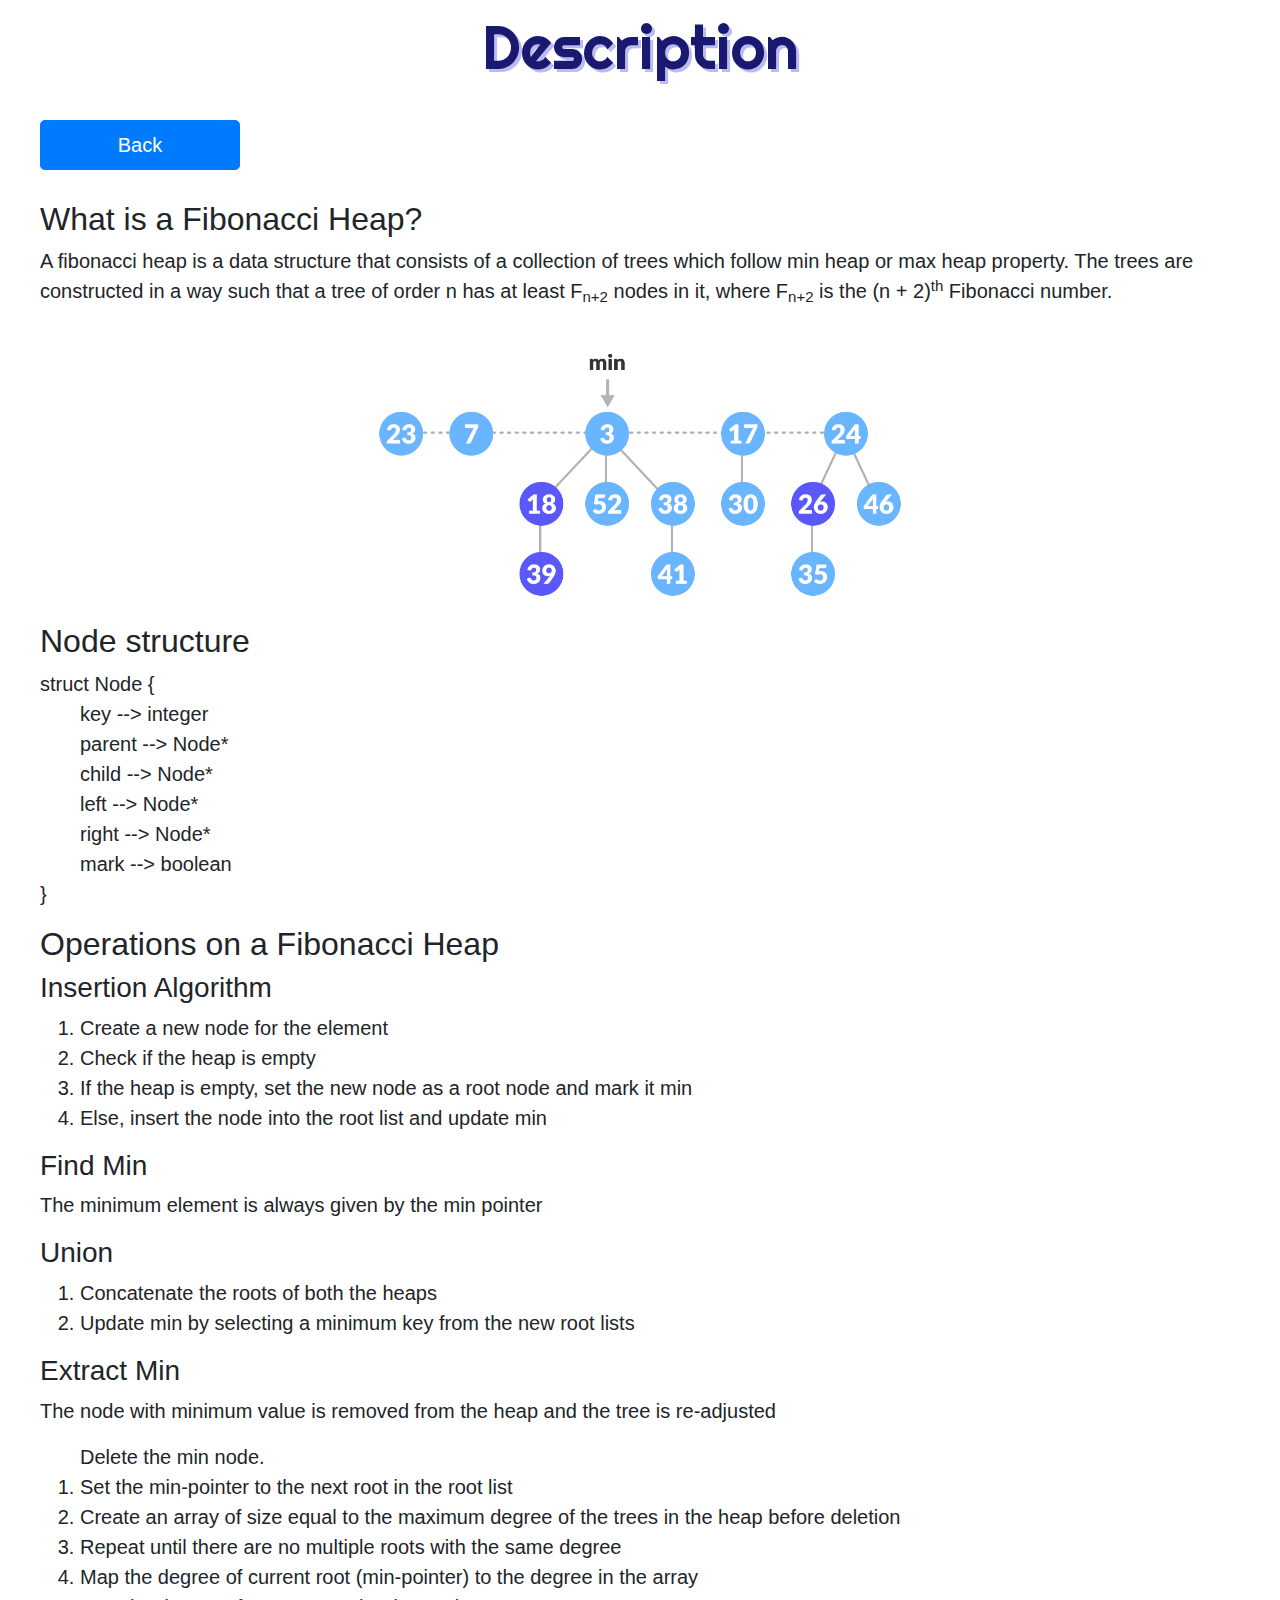
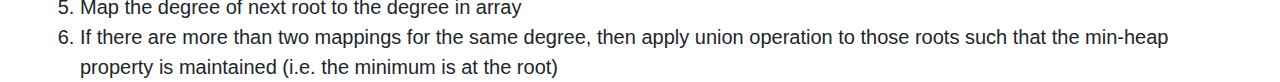
==== desc.html @ 5f489239 "frontend-1" ====
<!DOCTYPE html>
<html>
    <head>
        <link rel="stylesheet" href="style.css">
        <link rel="stylesheet" href="https://cdn.jsdelivr.net/npm/bootstrap@4.0.0/dist/css/bootstrap.min.css" integrity="sha384-Gn5384xqQ1aoWXA+058RXPxPg6fy4IWvTNh0E263XmFcJlSAwiGgFAW/dAiS6JXm" crossorigin="anonymous">
        <link rel="preconnect" href="https://fonts.googleapis.com">
        <link rel="preconnect" href="https://fonts.gstatic.com" crossorigin>
        <link href="https://fonts.googleapis.com/css2?family=Righteous&display=swap" rel="stylesheet">
    </head>

<body>
    <div class="main">
        <div class="title">
            <p>Description</p>
        </div>
        <div class="content">
            <a href="index.html"><button class="btn btn-primary btn-lg">Back</button></a>
            <br><br>    
            <h2>What is a Fibonacci Heap?</h2>
            <p>A fibonacci heap is a data structure that consists of a collection of trees which follow min heap or max heap property. The trees are constructed in a way such that a tree of order n has at least F<sub>n+2</sub> nodes in it, where F<sub>n+2</sub> is the (n + 2)<sup>th</sup> Fibonacci number.</p>

            <img src="fibonacci-heap.png">

            <h2>Node structure</h2>
            <p>struct Node { <br> &emsp;&emsp;key --> integer<br> &emsp;&emsp;parent --> Node*<br> &emsp;&emsp;child --> Node*<br> &emsp;&emsp;left --> Node* <br> &emsp;&emsp;right --> Node*<br> &emsp;&emsp;mark --> boolean<br> }</p>
            
            <h2>Operations on a Fibonacci Heap</h2>
            <h3>Insertion Algorithm</h3>
            <ol>
            <li>Create a new node for the element</li>
            <li>Check if the heap is empty</li>
            <li>If the heap is empty, set the new node as a root node and mark it min</li>
            <li>Else, insert the node into the root list and update min</li>
            </ol>

            <h3>Find Min</h3>
            <p>The minimum element is always given by the min pointer</p>

            <h3>Union</h3>
            <ol>
            <li>Concatenate the roots of both the heaps</li>
            <li>Update min by selecting a minimum key from the new root lists</li>
            </ol>
            
            <h3>Extract Min</h3>
            <p>The node with minimum value is removed from the heap and the tree is re-adjusted</p>

            <ol>Delete the min node.
            <li>Set the min-pointer to the next root in the root list</li>
            <li>Create an array of size equal to the maximum degree of the trees in the heap before deletion</li>
            <li>Repeat until there are no multiple roots with the same degree</li>
            <li>Map the degree of current root (min-pointer) to the degree in the array</li>
            <li>Map the degree of next root to the degree in array</li>
            <li>If there are more than two mappings for the same degree, then apply union operation to those roots such that the min-heap property is maintained (i.e. the minimum is at the root)</li>
            </ol>
        </div>
    </div>
</body>
</html>
---- style.css ----
.main {
    height: 710px;
    width: 100%;
    /* background-color: green; */
}

.header {
    width: 100%;
    height: 80px;
    /* background-color: red; */
    padding-top: 2px;
    text-align: center;
    font-size: 70px;
    font-family: 'Righteous';
    color:midnightblue;
    text-shadow: 3px 3px rgba(134, 134, 232, 0.562);
}

.footer{
    /* margin-top: 80px; */
    background-image: url('fibonacci-heap-structure.webp');
    height: 600px;
    width: 99%;
    background-repeat: no-repeat;
    background-size: cover;
    /* background-color: blue; */
    position: absolute;
}

.buttons {
    position: relative;
    margin-top: 240px;
    margin-left: 50px;
    border: 6px dotted midnightblue;
    border-radius: 30px;
    width: 350px;
    height: 350px;
    /* background-color: green; */
    padding-top: 50px;
    /* padding-left: 30px; */
}

button {
    width: 200px;
    height: 50px;
}

.title {
    width: 100%;
    height: 80px;
    /* background-color: red; */
    padding-top: 2px;
    text-align: center;
    font-size: 60px;
    font-family: 'Righteous';
    color:midnightblue;
    text-shadow: 3px 3px rgba(134, 134, 232, 0.562);
}

.content{
    /* margin-top: 80px; */
    height: 630px;
    width: 100%;
    position: absolute;
    /* background-color: green; */
    font-family: Verdana, Geneva, Tahoma, sans-serif;
    font-size: 20px;
    padding: 40px;
}

img {
    height: 300px;
    margin: auto;
    display: flex;
}
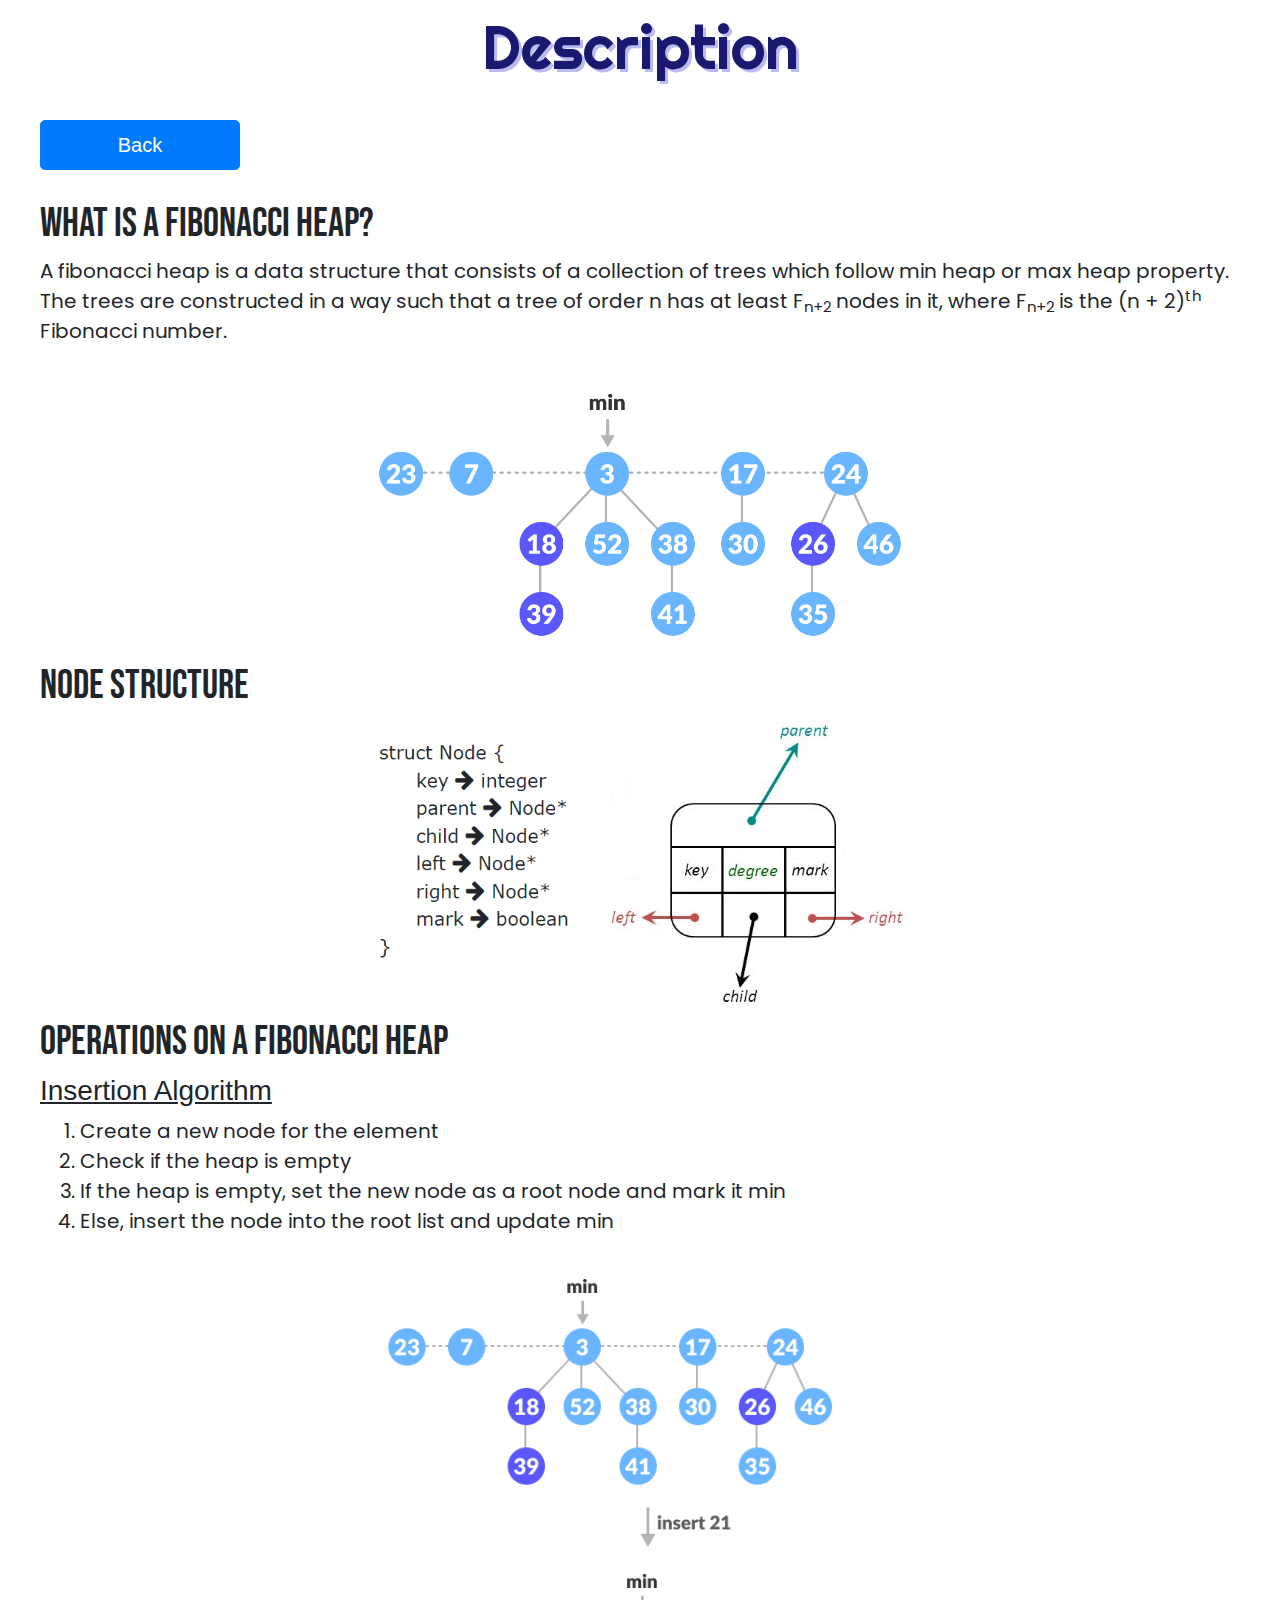
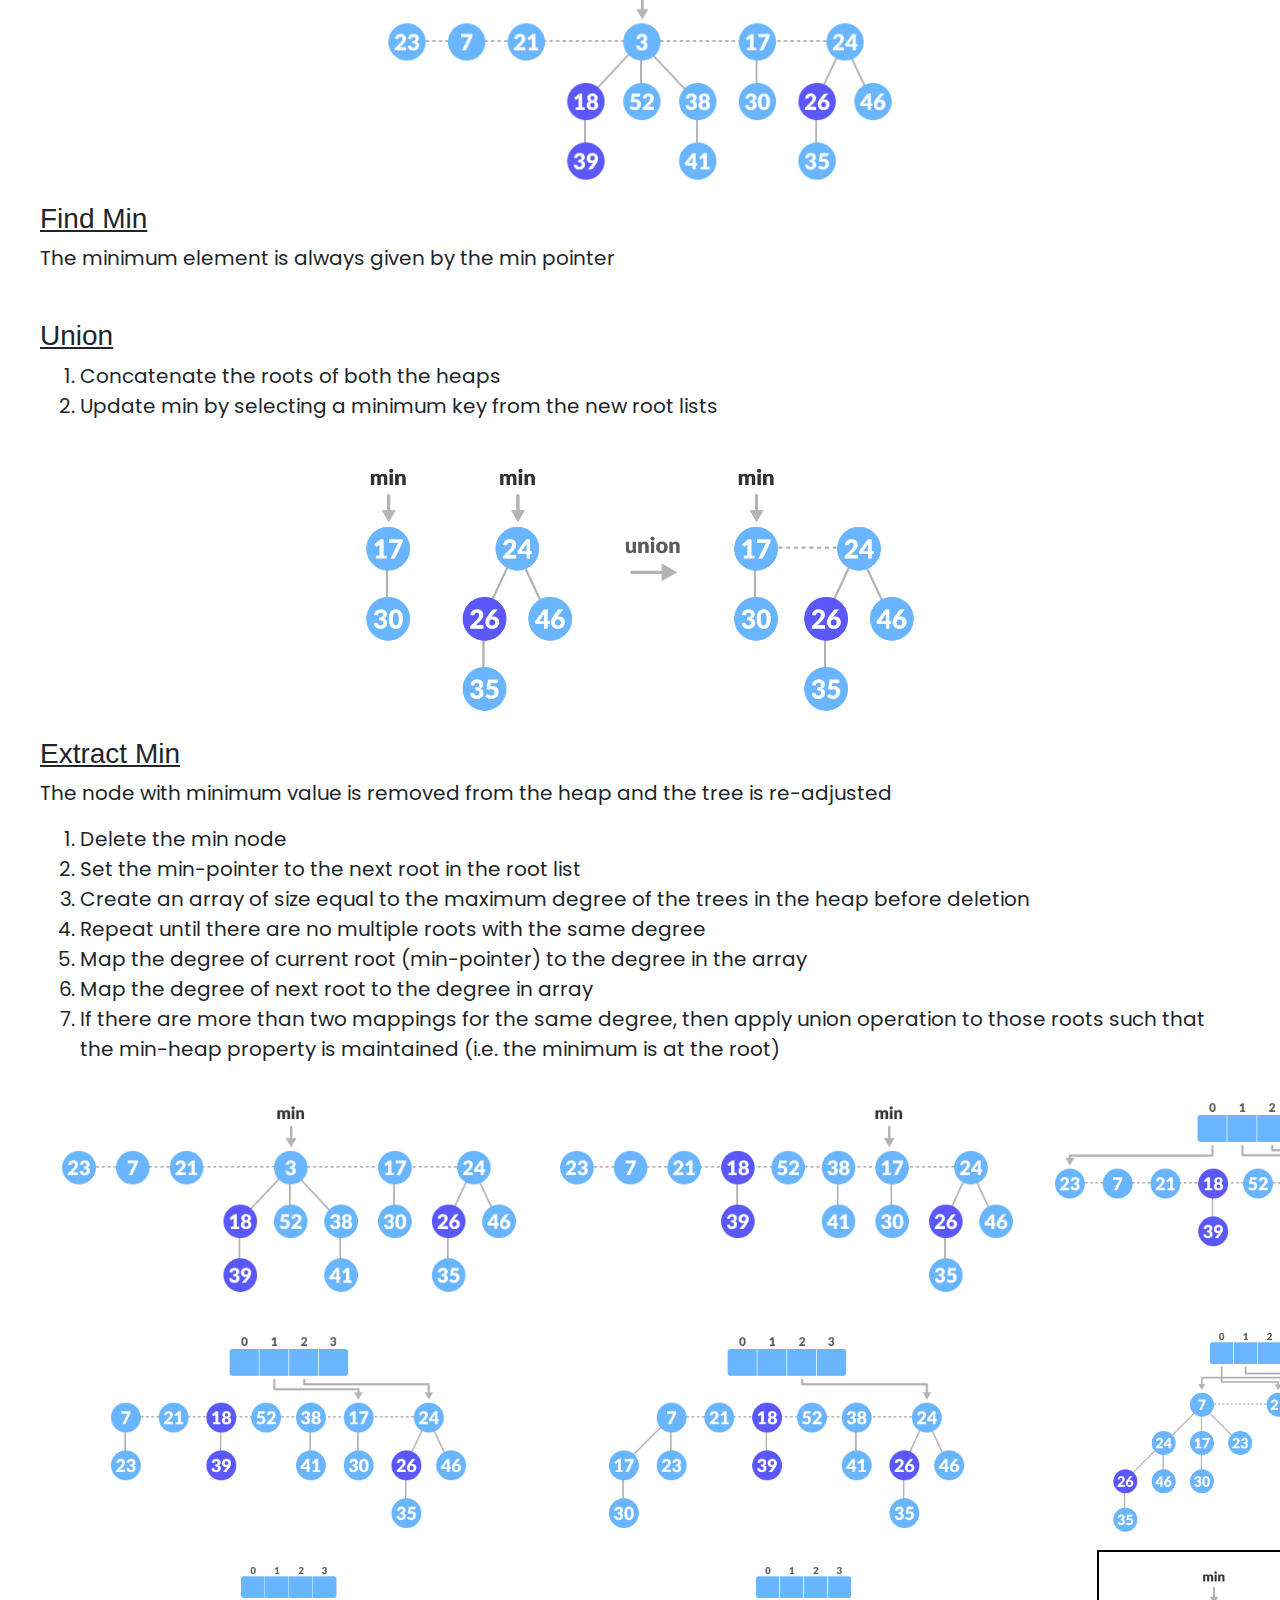
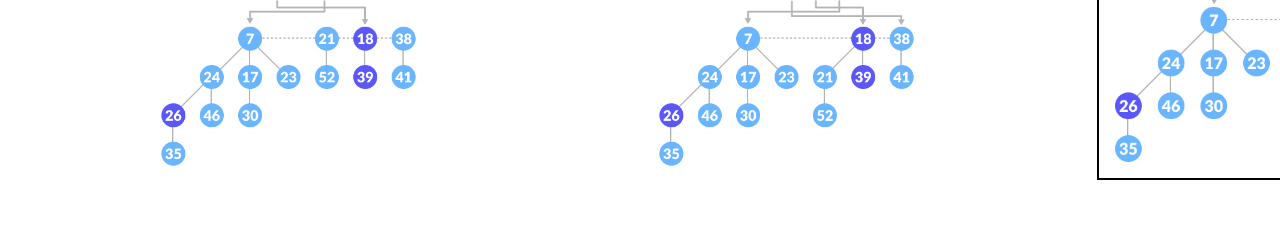
==== commit f562e517: "final commit" ====
--- a/desc.html
+++ b/desc.html
@@ -1,11 +1,13 @@
 <!DOCTYPE html>
 <html>
     <head>
+        <title>Fibonacci Heap Visualisation</title>
         <link rel="stylesheet" href="style.css">
         <link rel="stylesheet" href="https://cdn.jsdelivr.net/npm/bootstrap@4.0.0/dist/css/bootstrap.min.css" integrity="sha384-Gn5384xqQ1aoWXA+058RXPxPg6fy4IWvTNh0E263XmFcJlSAwiGgFAW/dAiS6JXm" crossorigin="anonymous">
+        <link rel="stylesheet" href="https://cdnjs.cloudflare.com/ajax/libs/font-awesome/4.7.0/css/font-awesome.min.css">
         <link rel="preconnect" href="https://fonts.googleapis.com">
-        <link rel="preconnect" href="https://fonts.gstatic.com" crossorigin>
-        <link href="https://fonts.googleapis.com/css2?family=Righteous&display=swap" rel="stylesheet">
+<link rel="preconnect" href="https://fonts.gstatic.com" crossorigin>
+<link href="https://fonts.googleapis.com/css2?family=Bebas+Neue&family=Poppins&family=Righteous&display=swap" rel="stylesheet">
     </head>
 
 <body>
@@ -16,15 +18,15 @@
         <div class="content">
             <a href="index.html"><button class="btn btn-primary btn-lg">Back</button></a>
             <br><br>    
-            <h2>What is a Fibonacci Heap?</h2>
+            <h2 class="head">What is a Fibonacci Heap?</h2>
             <p>A fibonacci heap is a data structure that consists of a collection of trees which follow min heap or max heap property. The trees are constructed in a way such that a tree of order n has at least F<sub>n+2</sub> nodes in it, where F<sub>n+2</sub> is the (n + 2)<sup>th</sup> Fibonacci number.</p>
 
-            <img src="fibonacci-heap.png">
+            <img class="heap" src="fibonacci-heap.png">
 
-            <h2>Node structure</h2>
-            <p>struct Node { <br> &emsp;&emsp;key --> integer<br> &emsp;&emsp;parent --> Node*<br> &emsp;&emsp;child --> Node*<br> &emsp;&emsp;left --> Node* <br> &emsp;&emsp;right --> Node*<br> &emsp;&emsp;mark --> boolean<br> }</p>
-            
-            <h2>Operations on a Fibonacci Heap</h2>
+            <h2 class="head">Node structure</h2>
+            <img class="node" src="node.png">
+
+            <h2 class="head">Operations on a Fibonacci Heap</h2>
             <h3>Insertion Algorithm</h3>
             <ol>
             <li>Create a new node for the element</li>
@@ -33,19 +35,25 @@
             <li>Else, insert the node into the root list and update min</li>
             </ol>
 
+            <img class="insert" src="insert-f-heap.png">
+            
             <h3>Find Min</h3>
             <p>The minimum element is always given by the min pointer</p>
 
+            <br>
             <h3>Union</h3>
             <ol>
             <li>Concatenate the roots of both the heaps</li>
             <li>Update min by selecting a minimum key from the new root lists</li>
             </ol>
             
+            <img class="union" src="union-f-heap.png">
+
             <h3>Extract Min</h3>
             <p>The node with minimum value is removed from the heap and the tree is re-adjusted</p>
 
-            <ol>Delete the min node.
+            <ol>
+            <li>Delete the min node</li>
             <li>Set the min-pointer to the next root in the root list</li>
             <li>Create an array of size equal to the maximum degree of the trees in the heap before deletion</li>
             <li>Repeat until there are no multiple roots with the same degree</li>
@@ -53,6 +61,27 @@
             <li>Map the degree of next root to the degree in array</li>
             <li>If there are more than two mappings for the same degree, then apply union operation to those roots such that the min-heap property is maintained (i.e. the minimum is at the root)</li>
             </ol>
+
+            <table>
+                <tr>
+                    <td><img src="extract-min-1.png"></td>
+                    <td><img src="extract-min-2.png"></td>
+                    <td><img src="extract-min-3.png"></td>
+                </tr>
+                <tr>
+                    <td><img src="extract-min-4.png"></td>
+                    <td><img src="extract-min-5.png"></td>
+                    <td><img src="extract-min-6.png"></td>
+                </tr>
+                <tr>
+                    <td><img src="extract-min-7.png"></td>
+                    <!-- <td><img src="extract-min-8.png"></td> -->
+                    <td><img src="extract-min-9.png"></td>
+                    <td><img class="final" src="extract-min-10.png"></td>
+                </tr>
+            </table>
+
+            <br><br>
         </div>
     </div>
 </body>
--- a/style.css
+++ b/style.css
@@ -11,9 +11,12 @@
     padding-top: 2px;
     text-align: center;
     font-size: 70px;
-    font-family: 'Righteous';
     color:midnightblue;
     text-shadow: 3px 3px rgba(134, 134, 232, 0.562);
+}
+
+.header p {
+    font-family: 'Righteous';
 }
 
 .footer{
@@ -52,9 +55,12 @@
     padding-top: 2px;
     text-align: center;
     font-size: 60px;
-    font-family: 'Righteous';
     color:midnightblue;
     text-shadow: 3px 3px rgba(134, 134, 232, 0.562);
+}
+
+.title p {
+    font-family: 'Righteous';
 }
 
 .content{
@@ -63,14 +69,104 @@
     width: 100%;
     position: absolute;
     /* background-color: green; */
-    font-family: Verdana, Geneva, Tahoma, sans-serif;
     font-size: 20px;
     padding: 40px;
 }
 
 img {
-    height: 300px;
     margin: auto;
     display: flex;
 }
 
+.node {
+    height: 300px;
+}
+
+.heap {
+    height: 300px;
+}
+
+.insert {
+    height: 550px;
+}
+
+.union {
+    height: 300px;
+}
+
+td {
+    padding: 2px;
+}
+
+table img {
+    height: 230px;
+}
+
+.final {
+    border: 2px solid black;
+}
+
+.time {
+    height: 400px;
+}
+
+.options {
+    position: absolute;
+    height: 350px;
+    width: 350px;
+    /* background-color: red; */
+    border: 6px dotted midnightblue;
+    margin-top: 90px;
+    border-radius: 30px;
+    padding-top: 48px;
+    /* padding-left: 30px; */
+    text-align: center;
+}
+
+.area {
+    position: absolute;
+    height: 510px;
+    width: 1060px;
+    /* background-color: green; */
+    margin-left: 400px;
+}
+
+#myCanvas {
+    height: 510px;
+    width: 1000px;
+    border: 2px solid black;
+    display: flex;
+    margin: auto;
+    background-color:aliceblue;
+}
+
+.scroll {
+    display: flex;
+    margin: auto;
+    overflow-y: auto;
+    height: 400px;
+    /* background-color: red; */
+    width: 620px;
+}
+
+.code {
+    height: 2200px;
+}
+
+input[type=text] {
+    padding-left: 7px;
+}
+
+.head {
+    font-family: 'Bebas Neue', cursive;   
+    font-size: 40px;
+}
+
+h3 {
+    font-family: 'Poppins',sans-serif;
+    text-decoration: underline;
+}
+
+p, li {
+    font-family: 'Poppins';
+} 